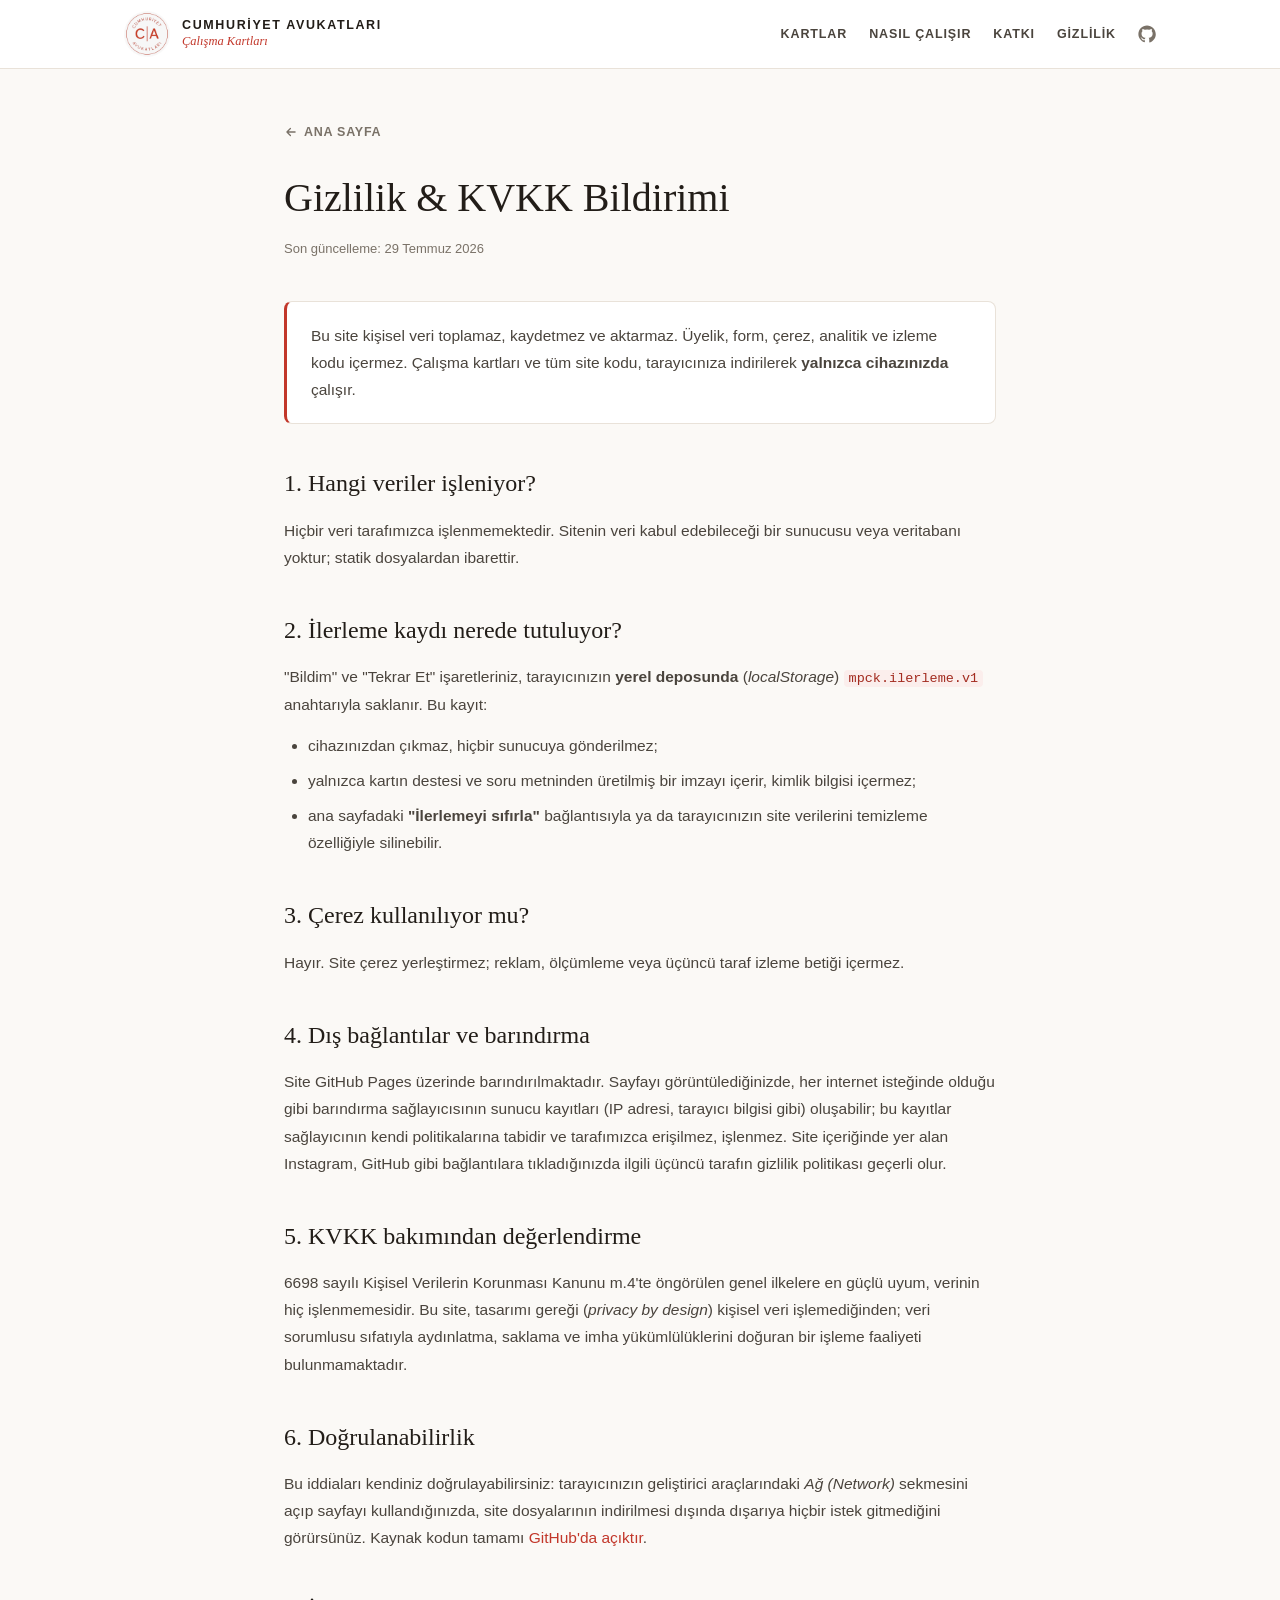
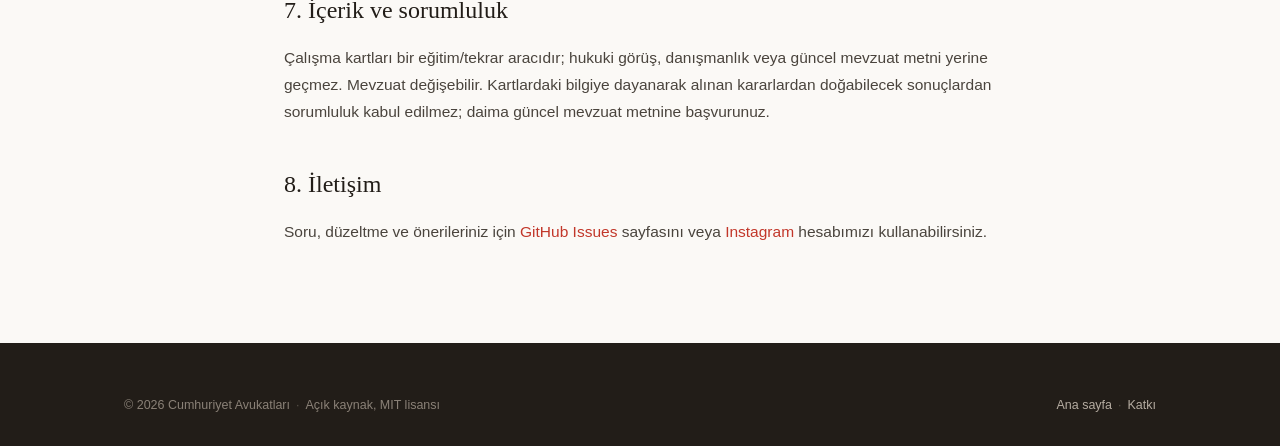
==== gizlilik.html @ ca5fec50 "Marka & patent çalışma kartları uygulamasını kur Cumhuriyet Avukatları marka kimliğiyle (logo, kırmı" ====
<!DOCTYPE html>
<html lang="tr">
<head>
<meta charset="UTF-8">
<meta name="viewport" content="width=device-width, initial-scale=1.0">
<title>Gizlilik &amp; KVKK — Marka &amp; Patent Çalışma Kartları</title>
<meta name="description" content="Marka & Patent Çalışma Kartları gizlilik bildirimi: veri toplanmaz, çerez ve analitik kullanılmaz; ilerleme yalnızca tarayıcıda saklanır.">
<link rel="icon" type="image/png" href="assets/favicon.png">
<link rel="stylesheet" href="assets/css/style.css">
</head>
<body>

<header class="site-header">
  <div class="container header-inner">
    <a class="brand" href="index.html">
      <img src="assets/logo.png" alt="Cumhuriyet Avukatları logosu" class="brand-logo">
      <span class="brand-text"><strong>CUMHUR&#304;YET AVUKATLARI</strong><small>Çalışma Kartları</small></span>
    </a>
    <button class="nav-toggle" id="nav-toggle" aria-label="Menü" aria-expanded="false">
      <svg width="20" height="20" viewBox="0 0 24 24" fill="none" stroke="currentColor" stroke-width="2" stroke-linecap="round"><path d="M4 7h16M4 12h16M4 17h16"/></svg>
    </button>
    <nav class="site-nav" id="site-nav">
      <a href="index.html#kartlar">Kartlar</a>
      <a href="index.html#nasil">Nasıl Çalışır</a>
      <a href="katki.html">Katkı</a>
      <a href="gizlilik.html">Gizlilik</a>
      <a class="nav-icon" href="https://github.com/ersancetin/marka-patent-calisma-kartlari" target="_blank" rel="noopener" title="GitHub" aria-label="GitHub"><svg width="18" height="18" viewBox="0 0 24 24" fill="currentColor"><path d="M12 .5C5.6.5.5 5.6.5 12c0 5.1 3.3 9.4 7.9 10.9.6.1.8-.2.8-.6v-2c-3.2.7-3.9-1.4-3.9-1.4-.5-1.3-1.3-1.7-1.3-1.7-1-.7.1-.7.1-.7 1.2.1 1.8 1.2 1.8 1.2 1 1.8 2.8 1.3 3.4 1 .1-.8.4-1.3.7-1.6-2.6-.3-5.3-1.3-5.3-5.7 0-1.3.4-2.3 1.2-3.1-.1-.3-.5-1.5.1-3.1 0 0 1-.3 3.2 1.2a11 11 0 0 1 5.8 0c2.2-1.5 3.2-1.2 3.2-1.2.6 1.6.2 2.8.1 3.1.8.8 1.2 1.8 1.2 3.1 0 4.4-2.7 5.4-5.3 5.7.4.4.8 1.1.8 2.2v3.3c0 .4.2.7.8.6 4.6-1.5 7.9-5.8 7.9-10.9C23.5 5.6 18.4.5 12 .5z"/></svg></a>
    </nav>
  </div>
</header>

<main class="prose">
  <div class="container-narrow">
    <a class="back-link" href="index.html">
      <svg width="14" height="14" viewBox="0 0 24 24" fill="none" stroke="currentColor" stroke-width="2.2" stroke-linecap="round" stroke-linejoin="round"><path d="M19 12H5M11 6l-6 6 6 6"/></svg>
      Ana sayfa
    </a>

    <h1>Gizlilik &amp; KVKK Bildirimi</h1>
    <p class="updated">Son güncelleme: 29 Temmuz 2026</p>

    <div class="callout">
      <p>Bu site kişisel veri toplamaz, kaydetmez ve aktarmaz. Üyelik, form, çerez, analitik ve
      izleme kodu içermez. Çalışma kartları ve tüm site kodu, tarayıcınıza indirilerek
      <strong>yalnızca cihazınızda</strong> çalışır.</p>
    </div>

    <h2>1. Hangi veriler işleniyor?</h2>
    <p>Hiçbir veri tarafımızca işlenmemektedir. Sitenin veri kabul edebileceği bir sunucusu veya
    veritabanı yoktur; statik dosyalardan ibarettir.</p>

    <h2>2. İlerleme kaydı nerede tutuluyor?</h2>
    <p>"Bildim" ve "Tekrar Et" işaretleriniz, tarayıcınızın <strong>yerel deposunda</strong>
    (<em>localStorage</em>) <code>mpck.ilerleme.v1</code> anahtarıyla saklanır. Bu kayıt:</p>
    <ul>
      <li>cihazınızdan çıkmaz, hiçbir sunucuya gönderilmez;</li>
      <li>yalnızca kartın destesi ve soru metninden üretilmiş bir imzayı içerir, kimlik bilgisi içermez;</li>
      <li>ana sayfadaki <strong>"İlerlemeyi sıfırla"</strong> bağlantısıyla ya da tarayıcınızın site
      verilerini temizleme özelliğiyle silinebilir.</li>
    </ul>

    <h2>3. Çerez kullanılıyor mu?</h2>
    <p>Hayır. Site çerez yerleştirmez; reklam, ölçümleme veya üçüncü taraf izleme betiği içermez.</p>

    <h2>4. Dış bağlantılar ve barındırma</h2>
    <p>Site GitHub Pages üzerinde barındırılmaktadır. Sayfayı görüntülediğinizde, her internet
    isteğinde olduğu gibi barındırma sağlayıcısının sunucu kayıtları (IP adresi, tarayıcı bilgisi
    gibi) oluşabilir; bu kayıtlar sağlayıcının kendi politikalarına tabidir ve tarafımızca
    erişilmez, işlenmez. Site içeriğinde yer alan Instagram, GitHub gibi bağlantılara tıkladığınızda
    ilgili üçüncü tarafın gizlilik politikası geçerli olur.</p>

    <h2>5. KVKK bakımından değerlendirme</h2>
    <p>6698 sayılı Kişisel Verilerin Korunması Kanunu m.4'te öngörülen genel ilkelere en güçlü uyum,
    verinin hiç işlenmemesidir. Bu site, tasarımı gereği (<em>privacy by design</em>) kişisel veri
    işlemediğinden; veri sorumlusu sıfatıyla aydınlatma, saklama ve imha yükümlülüklerini doğuran
    bir işleme faaliyeti bulunmamaktadır.</p>

    <h2>6. Doğrulanabilirlik</h2>
    <p>Bu iddiaları kendiniz doğrulayabilirsiniz: tarayıcınızın geliştirici araçlarındaki
    <em>Ağ (Network)</em> sekmesini açıp sayfayı kullandığınızda, site dosyalarının indirilmesi
    dışında dışarıya hiçbir istek gitmediğini görürsünüz. Kaynak kodun tamamı
    <a href="https://github.com/ersancetin/marka-patent-calisma-kartlari" target="_blank" rel="noopener">GitHub'da açıktır</a>.</p>

    <h2>7. İçerik ve sorumluluk</h2>
    <p>Çalışma kartları bir eğitim/tekrar aracıdır; hukuki görüş, danışmanlık veya güncel mevzuat
    metni yerine geçmez. Mevzuat değişebilir. Kartlardaki bilgiye dayanarak alınan kararlardan
    doğabilecek sonuçlardan sorumluluk kabul edilmez; daima güncel mevzuat metnine başvurunuz.</p>

    <h2>8. İletişim</h2>
    <p>Soru, düzeltme ve önerileriniz için
    <a href="https://github.com/ersancetin/marka-patent-calisma-kartlari/issues" target="_blank" rel="noopener">GitHub Issues</a>
    sayfasını veya
    <a href="https://www.instagram.com/cumhuriyet_avukatlari" target="_blank" rel="noopener">Instagram</a>
    hesabımızı kullanabilirsiniz.</p>

  </div>
</main>

<footer class="site-footer">
  <div class="container">
    <div class="footer-bottom" style="border-top:none;margin-top:0;padding-top:0;">
      <span>&copy; 2026 Cumhuriyet Avukatları<span class="sep">&middot;</span>Açık kaynak, MIT lisansı</span>
      <span><a href="index.html">Ana sayfa</a><span class="sep">&middot;</span><a href="katki.html">Katkı</a></span>
    </div>
  </div>
</footer>

<script src="assets/js/common.js"></script>
</body>
</html>
---- assets/css/style.css ----
/* ============================================================
   Cumhuriyet Avukatları · Marka & Patent Çalışma Kartları
   Ortak marka katmanı (header, hero, bölümler, footer)
   Açık kaynak — https://github.com/ersancetin/marka-patent-calisma-kartlari
   ============================================================ */

:root {
  --red: #C2372A;
  --red-dark: #A32C20;
  --red-soft: #FBEEEC;
  --ink: #221D18;
  --ink-soft: #4A443D;
  --muted: #7A7268;
  --paper: #FBF9F6;
  --white: #FFFFFF;
  --line: #E9E2D9;
  --line-strong: #D8CFC4;
  --green: #22683B;
  --green-soft: #EDF6F0;
  --green-line: #CCE5D6;
  --serif: Georgia, 'Times New Roman', Times, serif;
  --sans: -apple-system, BlinkMacSystemFont, 'Segoe UI', Roboto, 'Helvetica Neue', Arial, sans-serif;
  --radius: 10px;
  --shadow: 0 1px 2px rgba(34, 29, 24, .04), 0 8px 24px rgba(34, 29, 24, .05);
}

* { margin: 0; padding: 0; box-sizing: border-box; }

html { scroll-behavior: smooth; }

body {
  font-family: var(--sans);
  color: var(--ink);
  background: var(--paper);
  line-height: 1.6;
  font-size: 16px;
  -webkit-font-smoothing: antialiased;
}

.container { max-width: 1080px; margin: 0 auto; padding: 0 24px; }
.container-narrow { max-width: 760px; margin: 0 auto; padding: 0 24px; }

a { color: var(--red); text-decoration: none; }
a:hover { color: var(--red-dark); }

.hidden { display: none !important; }

/* ---------- Header ---------- */

.site-header {
  background: var(--white);
  border-bottom: 1px solid var(--line);
  position: sticky;
  top: 0;
  z-index: 50;
}

.header-inner {
  display: flex;
  align-items: center;
  justify-content: space-between;
  height: 68px;
  gap: 16px;
  position: relative;
}

.brand { display: flex; align-items: center; gap: 12px; color: var(--ink); min-width: 0; }
.brand:hover { color: var(--ink); }
.brand-logo { width: 46px; height: 46px; display: block; flex-shrink: 0; }
.brand-text { display: flex; flex-direction: column; line-height: 1.25; white-space: nowrap; }
.brand-text strong {
  font-size: 12.5px;
  letter-spacing: .13em;
  font-weight: 700;
}
.brand-text small {
  font-family: var(--serif);
  font-style: italic;
  font-size: 12.5px;
  color: var(--red);
}

.site-nav { display: flex; gap: 22px; align-items: center; }
.site-nav a {
  color: var(--ink-soft);
  font-size: 12.5px;
  font-weight: 600;
  letter-spacing: .07em;
  text-transform: uppercase;
}
.site-nav a:hover { color: var(--red); }
.site-nav .nav-icon {
  display: inline-flex;
  align-items: center;
  color: var(--muted);
}
.site-nav .nav-icon:hover { color: var(--red); }
.site-nav .nav-icon svg { display: block; }

.nav-toggle {
  display: none;
  background: none;
  border: 1px solid var(--line);
  border-radius: 8px;
  width: 40px; height: 40px;
  align-items: center;
  justify-content: center;
  cursor: pointer;
  color: var(--ink-soft);
}
.nav-toggle:hover { color: var(--red); border-color: var(--red); }

/* ---------- Hero ---------- */

.hero { padding: 72px 0 52px; text-align: center; }

.overline {
  display: inline-block;
  font-size: 11.5px;
  font-weight: 700;
  letter-spacing: .22em;
  text-transform: uppercase;
  color: var(--red);
  margin-bottom: 20px;
}

.hero h1 {
  font-family: var(--serif);
  font-size: clamp(32px, 5vw, 52px);
  font-weight: 400;
  line-height: 1.15;
  max-width: 760px;
  margin: 0 auto 22px;
}

.hero h1 em { font-style: italic; color: var(--red); }

.hero p.lead {
  font-size: 17.5px;
  color: var(--muted);
  max-width: 640px;
  margin: 0 auto 34px;
}

.hero-actions { display: flex; gap: 14px; justify-content: center; flex-wrap: wrap; }

/* ---------- Buttons ---------- */

.btn {
  display: inline-flex;
  align-items: center;
  justify-content: center;
  gap: 8px;
  padding: 13px 28px;
  border-radius: 8px;
  font-size: 14px;
  font-weight: 700;
  letter-spacing: .04em;
  cursor: pointer;
  border: 1px solid transparent;
  transition: all .15s ease;
  font-family: var(--sans);
}

.btn-primary { background: var(--red); color: var(--white); }
.btn-primary:hover:not(:disabled) { background: var(--red-dark); color: var(--white); }
.btn-primary:disabled { background: var(--line-strong); cursor: not-allowed; color: var(--white); }

.btn-outline { background: transparent; color: var(--ink); border-color: var(--line-strong); }
.btn-outline:hover:not(:disabled) { border-color: var(--red); color: var(--red); }
.btn-outline:disabled { opacity: .4; cursor: not-allowed; }

.btn-block { width: 100%; padding: 15px 28px; font-size: 15px; }

/* ---------- Trust strip ---------- */

.trust-strip { border-top: 1px solid var(--line); border-bottom: 1px solid var(--line); background: var(--white); }
.trust-items { display: grid; grid-template-columns: repeat(4, 1fr); }
.trust-item {
  padding: 20px 12px;
  text-align: center;
  font-size: 11.5px;
  font-weight: 700;
  letter-spacing: .12em;
  text-transform: uppercase;
  color: var(--ink-soft);
  border-left: 1px solid var(--line);
  display: flex;
  align-items: center;
  justify-content: center;
  gap: 9px;
}
.trust-item:first-child { border-left: none; }
.trust-item svg { color: var(--red); flex-shrink: 0; }

/* ---------- Sections ---------- */

.section { padding: 68px 0; }
.section-head { text-align: center; margin-bottom: 42px; }
.section-head h2 {
  font-family: var(--serif);
  font-size: clamp(26px, 3.4vw, 36px);
  font-weight: 400;
  margin-bottom: 12px;
}
.section-head p { color: var(--muted); max-width: 560px; margin: 0 auto; }

.section-dark {
  background: var(--ink);
  color: #EFEAE3;
  padding: 76px 0;
}
.section-dark .section-head h2 { color: var(--white); }
.section-dark .section-head p { color: #B5ACA1; }

.sec-grid { display: grid; grid-template-columns: repeat(2, 1fr); gap: 34px 44px; margin-top: 8px; }
.sec-item h3 {
  font-family: var(--serif);
  font-weight: 400;
  font-size: 19px;
  color: var(--white);
  margin-bottom: 10px;
  display: flex; align-items: center; gap: 10px;
}
.sec-item h3 svg { color: var(--red); flex-shrink: 0; }
.sec-item p { font-size: 14.5px; color: #B5ACA1; line-height: 1.7; }
.sec-item a { color: #E8A79E; }
.sec-item a:hover { color: var(--white); }

.sec-note {
  margin-top: 44px;
  border: 1px solid #3A342D;
  border-left: 3px solid var(--red);
  border-radius: 8px;
  padding: 22px 26px;
  font-size: 14.5px;
  color: #CFC7BC;
  line-height: 1.7;
}
.sec-note strong { color: var(--white); }
.sec-note ul { list-style: none; margin-top: 10px; }
.sec-note li { padding-left: 18px; position: relative; margin-bottom: 6px; }
.sec-note li::before { content: '§'; position: absolute; left: 0; color: var(--red); }

.opensource { text-align: center; }
.opensource .kicker { font-family: var(--serif); font-style: italic; color: var(--muted); margin-bottom: 28px; font-size: 17px; }

/* ---------- Footer ---------- */

.site-footer {
  background: var(--ink);
  color: #B5ACA1;
  padding: 52px 0 32px;
  font-size: 13.5px;
}
.footer-grid {
  display: grid;
  grid-template-columns: 1.4fr 1fr 1fr 1fr;
  gap: 40px;
}
.footer-brand .brand { margin-bottom: 14px; }
.footer-brand .brand-text strong { color: var(--white); }
.footer-brand p { line-height: 1.7; font-size: 13px; max-width: 300px; }
.social-links { display: flex; gap: 10px; margin-top: 16px; }
.social-links a {
  display: inline-flex;
  align-items: center;
  justify-content: center;
  width: 36px; height: 36px;
  border: 1px solid #3A342D;
  border-radius: 9px;
  color: #B5ACA1;
  transition: all .15s ease;
}
.social-links a:hover { color: var(--white); border-color: var(--red); background: var(--red); }
.footer-col h4 {
  font-size: 11px;
  letter-spacing: .16em;
  text-transform: uppercase;
  color: var(--white);
  margin-bottom: 14px;
}
.footer-col ul { list-style: none; }
.footer-col li { margin-bottom: 8px; }
.footer-col a { color: #B5ACA1; font-size: 13px; }
.footer-col a:hover { color: var(--white); }
.footer-bottom {
  border-top: 1px solid #3A342D;
  margin-top: 40px;
  padding-top: 22px;
  display: flex;
  justify-content: space-between;
  align-items: center;
  gap: 12px;
  flex-wrap: wrap;
  font-size: 12.5px;
  color: #8A8177;
}
.footer-bottom a { color: #B5ACA1; }
.footer-bottom a:hover { color: var(--white); }
.footer-bottom .sep { margin: 0 6px; opacity: .5; }

/* ---------- Prose / doküman sayfası ---------- */

.prose { padding: 52px 0 84px; }
.prose h1 { font-family: var(--serif); font-weight: 400; font-size: clamp(30px, 4vw, 40px); margin-bottom: 8px; }
.prose .updated { font-size: 13px; color: var(--muted); margin-bottom: 40px; }
.prose h2 { font-family: var(--serif); font-weight: 400; font-size: 24px; margin: 40px 0 14px; }
.prose h3 { font-size: 16px; margin: 26px 0 10px; }
.prose p, .prose li { color: var(--ink-soft); font-size: 15.5px; line-height: 1.75; }
.prose p { margin-bottom: 14px; }
.prose ul, .prose ol { padding-left: 24px; margin-bottom: 14px; }
.prose li { margin-bottom: 8px; }
.prose pre {
  background: var(--white);
  border: 1px solid var(--line);
  border-radius: 8px;
  padding: 16px 18px;
  overflow-x: auto;
  font-size: 13px;
  line-height: 1.6;
  margin-bottom: 16px;
}
.prose code {
  font-size: 13.5px;
  background: var(--red-soft);
  color: var(--red-dark);
  padding: 1px 5px;
  border-radius: 4px;
}
.prose pre code { background: none; color: var(--ink); padding: 0; }
.prose .callout {
  border: 1px solid var(--line);
  border-left: 3px solid var(--red);
  background: var(--white);
  border-radius: 8px;
  padding: 20px 24px;
  margin: 24px 0;
}
.prose .callout p:last-child { margin-bottom: 0; }

.back-link {
  display: inline-flex;
  align-items: center;
  gap: 6px;
  font-size: 12.5px;
  font-weight: 600;
  letter-spacing: .06em;
  text-transform: uppercase;
  color: var(--muted);
  margin-bottom: 24px;
}
.back-link:hover { color: var(--red); }

/* ---------- Responsive ---------- */

@media (max-width: 860px) {
  .footer-grid { grid-template-columns: 1fr 1fr; gap: 32px; }
}

@media (max-width: 720px) {
  .header-inner { height: 62px; }
  .brand-logo { width: 40px; height: 40px; }
  .brand-text strong { font-size: 11px; letter-spacing: .1em; }
  .brand-text small { font-size: 11.5px; }

  .nav-toggle { display: inline-flex; }
  .site-nav {
    display: none;
    position: absolute;
    top: 100%;
    left: 0;
    right: 0;
    background: var(--white);
    border-bottom: 1px solid var(--line);
    box-shadow: var(--shadow);
    flex-direction: column;
    align-items: stretch;
    gap: 0;
    padding: 6px 0;
    z-index: 60;
  }
  .site-nav.open { display: flex; }
  .site-nav a {
    padding: 13px 24px;
    font-size: 13px;
    border-top: 1px solid var(--line);
  }
  .site-nav a:first-child { border-top: none; }
  .site-nav .nav-icon { gap: 10px; }
  .site-nav .nav-icon::after { content: attr(title); }

  .hero { padding: 46px 0 38px; }
  .hero p.lead { font-size: 15.5px; }
  .section { padding: 48px 0; }
  .section-dark { padding: 52px 0; }
  .trust-items { grid-template-columns: 1fr 1fr; }
  .trust-item { border-left: none; border-top: 1px solid var(--line); justify-content: flex-start; text-align: left; padding: 14px 12px; }
  .trust-item:nth-child(-n+2) { border-top: none; }
  .trust-item:nth-child(even) { border-left: 1px solid var(--line); }
  .sec-grid { grid-template-columns: 1fr; gap: 26px; }
  .footer-grid { grid-template-columns: 1fr; gap: 28px; }
  .footer-bottom { flex-direction: column; align-items: flex-start; }
}
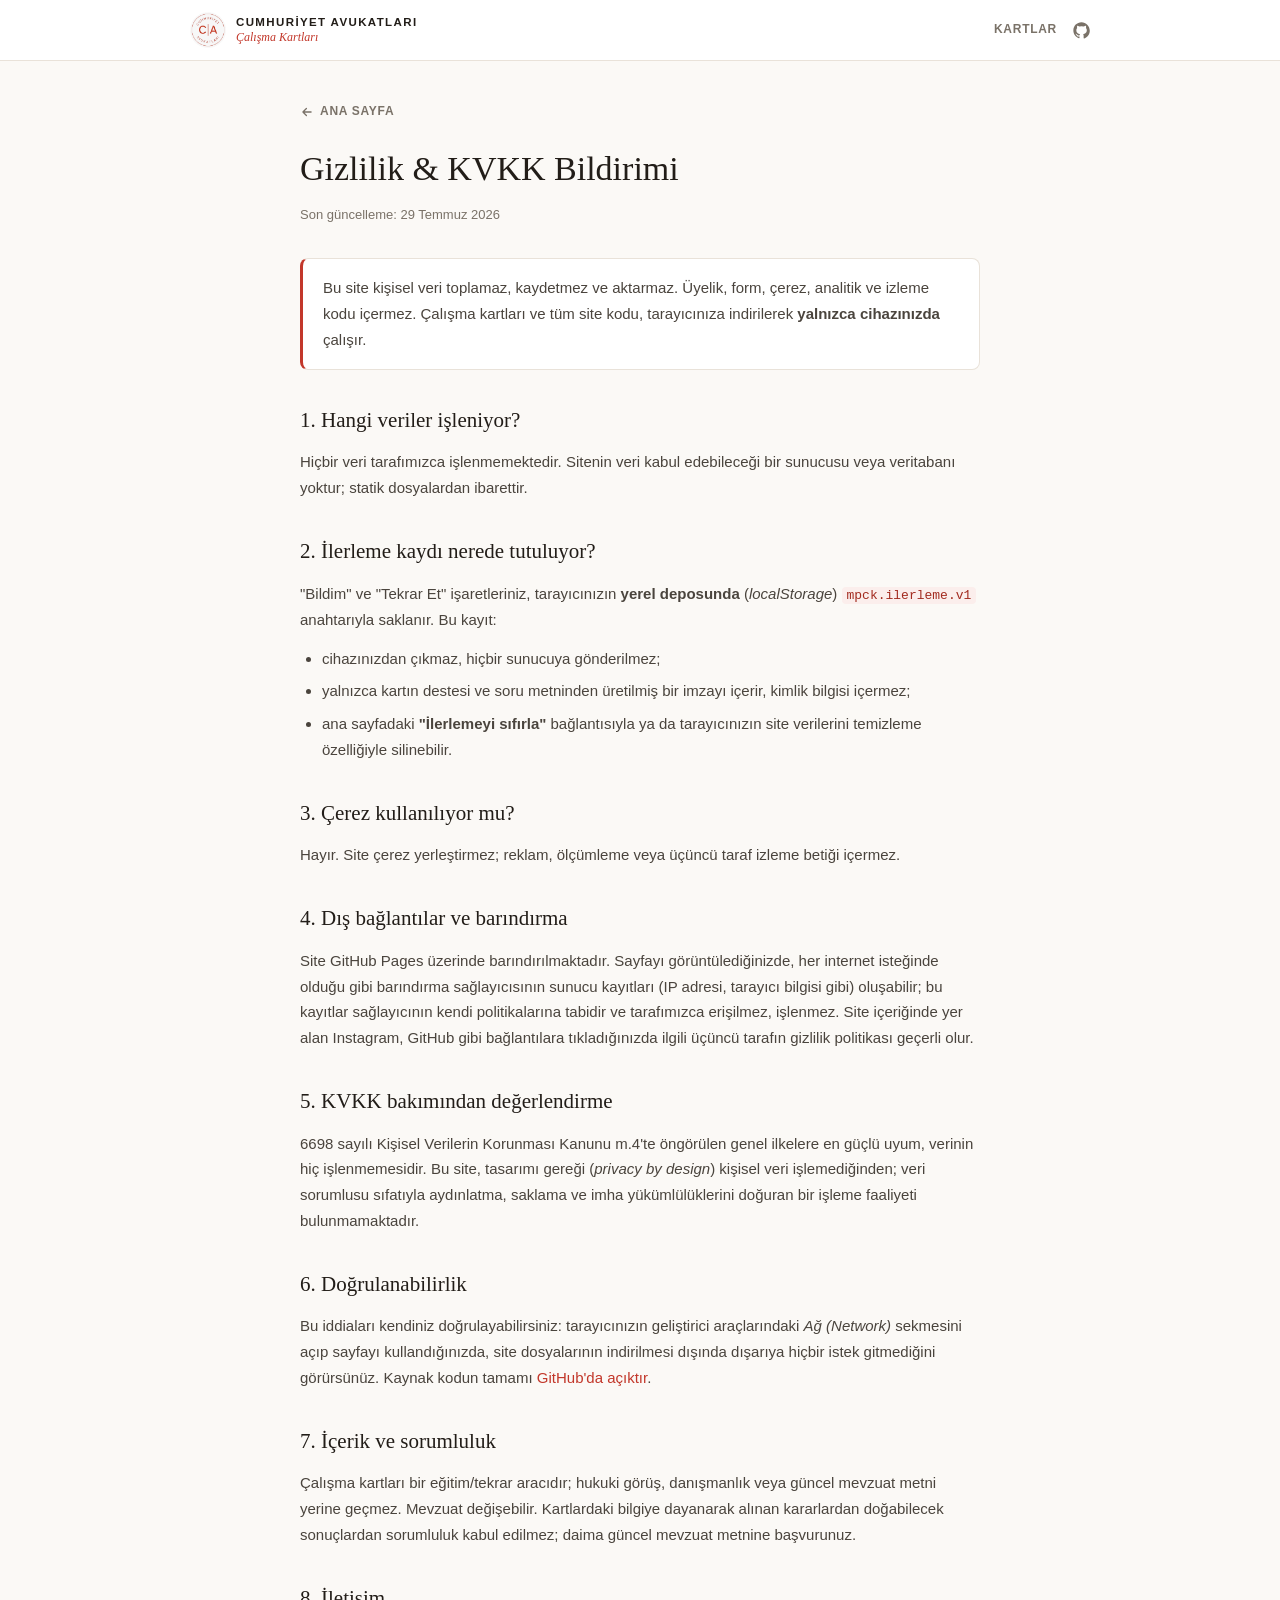
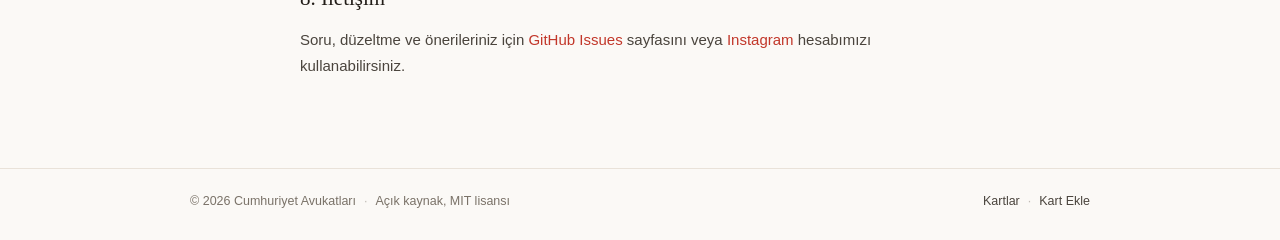
==== commit 7c20ec80: "Arayüzü sadeleştir: doğrudan kartlara erişim PDF Araçları'nın tanıtım sayfası düzeni (hero, güven şe" ====
--- a/gizlilik.html
+++ b/gizlilik.html
@@ -16,16 +16,10 @@
       <img src="assets/logo.png" alt="Cumhuriyet Avukatları logosu" class="brand-logo">
       <span class="brand-text"><strong>CUMHUR&#304;YET AVUKATLARI</strong><small>Çalışma Kartları</small></span>
     </a>
-    <button class="nav-toggle" id="nav-toggle" aria-label="Menü" aria-expanded="false">
-      <svg width="20" height="20" viewBox="0 0 24 24" fill="none" stroke="currentColor" stroke-width="2" stroke-linecap="round"><path d="M4 7h16M4 12h16M4 17h16"/></svg>
-    </button>
-    <nav class="site-nav" id="site-nav">
-      <a href="index.html#kartlar">Kartlar</a>
-      <a href="index.html#nasil">Nasıl Çalışır</a>
-      <a href="katki.html">Katkı</a>
-      <a href="gizlilik.html">Gizlilik</a>
-      <a class="nav-icon" href="https://github.com/ersancetin/marka-patent-calisma-kartlari" target="_blank" rel="noopener" title="GitHub" aria-label="GitHub"><svg width="18" height="18" viewBox="0 0 24 24" fill="currentColor"><path d="M12 .5C5.6.5.5 5.6.5 12c0 5.1 3.3 9.4 7.9 10.9.6.1.8-.2.8-.6v-2c-3.2.7-3.9-1.4-3.9-1.4-.5-1.3-1.3-1.7-1.3-1.7-1-.7.1-.7.1-.7 1.2.1 1.8 1.2 1.8 1.2 1 1.8 2.8 1.3 3.4 1 .1-.8.4-1.3.7-1.6-2.6-.3-5.3-1.3-5.3-5.7 0-1.3.4-2.3 1.2-3.1-.1-.3-.5-1.5.1-3.1 0 0 1-.3 3.2 1.2a11 11 0 0 1 5.8 0c2.2-1.5 3.2-1.2 3.2-1.2.6 1.6.2 2.8.1 3.1.8.8 1.2 1.8 1.2 3.1 0 4.4-2.7 5.4-5.3 5.7.4.4.8 1.1.8 2.2v3.3c0 .4.2.7.8.6 4.6-1.5 7.9-5.8 7.9-10.9C23.5 5.6 18.4.5 12 .5z"/></svg></a>
-    </nav>
+    <div class="header-links">
+      <a href="index.html"><span class="metin">Kartlar</span></a>
+      <a href="https://github.com/ersancetin/marka-patent-calisma-kartlari" target="_blank" rel="noopener" title="GitHub" aria-label="GitHub"><svg width="17" height="17" viewBox="0 0 24 24" fill="currentColor"><path d="M12 .5C5.6.5.5 5.6.5 12c0 5.1 3.3 9.4 7.9 10.9.6.1.8-.2.8-.6v-2c-3.2.7-3.9-1.4-3.9-1.4-.5-1.3-1.3-1.7-1.3-1.7-1-.7.1-.7.1-.7 1.2.1 1.8 1.2 1.8 1.2 1 1.8 2.8 1.3 3.4 1 .1-.8.4-1.3.7-1.6-2.6-.3-5.3-1.3-5.3-5.7 0-1.3.4-2.3 1.2-3.1-.1-.3-.5-1.5.1-3.1 0 0 1-.3 3.2 1.2a11 11 0 0 1 5.8 0c2.2-1.5 3.2-1.2 3.2-1.2.6 1.6.2 2.8.1 3.1.8.8 1.2 1.8 1.2 3.1 0 4.4-2.7 5.4-5.3 5.7.4.4.8 1.1.8 2.2v3.3c0 .4.2.7.8.6 4.6-1.5 7.9-5.8 7.9-10.9C23.5 5.6 18.4.5 12 .5z"/></svg></a>
+    </div>
   </div>
 </header>
 
@@ -97,14 +91,11 @@
 </main>
 
 <footer class="site-footer">
-  <div class="container">
-    <div class="footer-bottom" style="border-top:none;margin-top:0;padding-top:0;">
-      <span>&copy; 2026 Cumhuriyet Avukatları<span class="sep">&middot;</span>Açık kaynak, MIT lisansı</span>
-      <span><a href="index.html">Ana sayfa</a><span class="sep">&middot;</span><a href="katki.html">Katkı</a></span>
-    </div>
+  <div class="container footer-inner">
+    <span>&copy; 2026 Cumhuriyet Avukatları<span class="sep">·</span>Açık kaynak, MIT lisansı</span>
+    <span><a href="index.html">Kartlar</a><span class="sep">·</span><a href="katki.html">Kart Ekle</a></span>
   </div>
 </footer>
 
-<script src="assets/js/common.js"></script>
 </body>
 </html>
--- a/assets/css/style.css
+++ b/assets/css/style.css
@@ -1,6 +1,6 @@
 /* ============================================================
-   Cumhuriyet Avukatları · Marka & Patent Çalışma Kartları
-   Ortak marka katmanı (header, hero, bölümler, footer)
+   Cumhuriyet Avukatları · Çalışma Kartları
+   Sade marka katmanı: ince başlık, ince altbilgi, doküman sayfası.
    Açık kaynak — https://github.com/ersancetin/marka-patent-calisma-kartlari
    ============================================================ */
 
@@ -26,8 +26,6 @@
 
 * { margin: 0; padding: 0; box-sizing: border-box; }
 
-html { scroll-behavior: smooth; }
-
 body {
   font-family: var(--sans);
   color: var(--ink);
@@ -37,292 +35,117 @@
   -webkit-font-smoothing: antialiased;
 }
 
-.container { max-width: 1080px; margin: 0 auto; padding: 0 24px; }
-.container-narrow { max-width: 760px; margin: 0 auto; padding: 0 24px; }
+.container { max-width: 940px; margin: 0 auto; padding: 0 20px; }
+.container-narrow { max-width: 720px; margin: 0 auto; padding: 0 20px; }
 
 a { color: var(--red); text-decoration: none; }
 a:hover { color: var(--red-dark); }
 
 .hidden { display: none !important; }
 
-/* ---------- Header ---------- */
+/* ---------- İnce başlık ---------- */
 
 .site-header {
   background: var(--white);
   border-bottom: 1px solid var(--line);
-  position: sticky;
-  top: 0;
-  z-index: 50;
 }
 
 .header-inner {
   display: flex;
   align-items: center;
   justify-content: space-between;
-  height: 68px;
-  gap: 16px;
-  position: relative;
+  height: 60px;
+  gap: 14px;
 }
 
-.brand { display: flex; align-items: center; gap: 12px; color: var(--ink); min-width: 0; }
+.brand { display: flex; align-items: center; gap: 10px; color: var(--ink); min-width: 0; }
 .brand:hover { color: var(--ink); }
-.brand-logo { width: 46px; height: 46px; display: block; flex-shrink: 0; }
+.brand-logo { width: 36px; height: 36px; display: block; flex-shrink: 0; }
 .brand-text { display: flex; flex-direction: column; line-height: 1.25; white-space: nowrap; }
-.brand-text strong {
-  font-size: 12.5px;
-  letter-spacing: .13em;
-  font-weight: 700;
-}
-.brand-text small {
-  font-family: var(--serif);
-  font-style: italic;
-  font-size: 12.5px;
-  color: var(--red);
-}
+.brand-text strong { font-size: 11.5px; letter-spacing: .12em; font-weight: 700; }
+.brand-text small { font-family: var(--serif); font-style: italic; font-size: 12px; color: var(--red); }
 
-.site-nav { display: flex; gap: 22px; align-items: center; }
-.site-nav a {
-  color: var(--ink-soft);
-  font-size: 12.5px;
+.header-links { display: flex; align-items: center; gap: 16px; flex-shrink: 0; }
+.header-links a {
+  color: var(--muted);
+  font-size: 12px;
   font-weight: 600;
-  letter-spacing: .07em;
+  letter-spacing: .06em;
   text-transform: uppercase;
-}
-.site-nav a:hover { color: var(--red); }
-.site-nav .nav-icon {
   display: inline-flex;
   align-items: center;
-  color: var(--muted);
 }
-.site-nav .nav-icon:hover { color: var(--red); }
-.site-nav .nav-icon svg { display: block; }
+.header-links a:hover { color: var(--red); }
+.header-links svg { display: block; }
 
-.nav-toggle {
-  display: none;
-  background: none;
-  border: 1px solid var(--line);
-  border-radius: 8px;
-  width: 40px; height: 40px;
-  align-items: center;
-  justify-content: center;
-  cursor: pointer;
-  color: var(--ink-soft);
-}
-.nav-toggle:hover { color: var(--red); border-color: var(--red); }
-
-/* ---------- Hero ---------- */
-
-.hero { padding: 72px 0 52px; text-align: center; }
-
-.overline {
-  display: inline-block;
-  font-size: 11.5px;
-  font-weight: 700;
-  letter-spacing: .22em;
-  text-transform: uppercase;
-  color: var(--red);
-  margin-bottom: 20px;
-}
-
-.hero h1 {
-  font-family: var(--serif);
-  font-size: clamp(32px, 5vw, 52px);
-  font-weight: 400;
-  line-height: 1.15;
-  max-width: 760px;
-  margin: 0 auto 22px;
-}
-
-.hero h1 em { font-style: italic; color: var(--red); }
-
-.hero p.lead {
-  font-size: 17.5px;
-  color: var(--muted);
-  max-width: 640px;
-  margin: 0 auto 34px;
-}
-
-.hero-actions { display: flex; gap: 14px; justify-content: center; flex-wrap: wrap; }
-
-/* ---------- Buttons ---------- */
+/* ---------- Butonlar ---------- */
 
 .btn {
   display: inline-flex;
   align-items: center;
   justify-content: center;
   gap: 8px;
-  padding: 13px 28px;
+  padding: 12px 24px;
   border-radius: 8px;
   font-size: 14px;
   font-weight: 700;
-  letter-spacing: .04em;
+  letter-spacing: .03em;
   cursor: pointer;
   border: 1px solid transparent;
   transition: all .15s ease;
   font-family: var(--sans);
 }
-
 .btn-primary { background: var(--red); color: var(--white); }
 .btn-primary:hover:not(:disabled) { background: var(--red-dark); color: var(--white); }
 .btn-primary:disabled { background: var(--line-strong); cursor: not-allowed; color: var(--white); }
-
-.btn-outline { background: transparent; color: var(--ink); border-color: var(--line-strong); }
+.btn-outline { background: var(--white); color: var(--ink); border-color: var(--line-strong); }
 .btn-outline:hover:not(:disabled) { border-color: var(--red); color: var(--red); }
 .btn-outline:disabled { opacity: .4; cursor: not-allowed; }
+.btn-block { width: 100%; padding: 14px 24px; font-size: 15px; }
 
-.btn-block { width: 100%; padding: 15px 28px; font-size: 15px; }
-
-/* ---------- Trust strip ---------- */
-
-.trust-strip { border-top: 1px solid var(--line); border-bottom: 1px solid var(--line); background: var(--white); }
-.trust-items { display: grid; grid-template-columns: repeat(4, 1fr); }
-.trust-item {
-  padding: 20px 12px;
-  text-align: center;
-  font-size: 11.5px;
-  font-weight: 700;
-  letter-spacing: .12em;
-  text-transform: uppercase;
-  color: var(--ink-soft);
-  border-left: 1px solid var(--line);
-  display: flex;
-  align-items: center;
-  justify-content: center;
-  gap: 9px;
-}
-.trust-item:first-child { border-left: none; }
-.trust-item svg { color: var(--red); flex-shrink: 0; }
-
-/* ---------- Sections ---------- */
-
-.section { padding: 68px 0; }
-.section-head { text-align: center; margin-bottom: 42px; }
-.section-head h2 {
-  font-family: var(--serif);
-  font-size: clamp(26px, 3.4vw, 36px);
-  font-weight: 400;
-  margin-bottom: 12px;
-}
-.section-head p { color: var(--muted); max-width: 560px; margin: 0 auto; }
-
-.section-dark {
-  background: var(--ink);
-  color: #EFEAE3;
-  padding: 76px 0;
-}
-.section-dark .section-head h2 { color: var(--white); }
-.section-dark .section-head p { color: #B5ACA1; }
-
-.sec-grid { display: grid; grid-template-columns: repeat(2, 1fr); gap: 34px 44px; margin-top: 8px; }
-.sec-item h3 {
-  font-family: var(--serif);
-  font-weight: 400;
-  font-size: 19px;
-  color: var(--white);
-  margin-bottom: 10px;
-  display: flex; align-items: center; gap: 10px;
-}
-.sec-item h3 svg { color: var(--red); flex-shrink: 0; }
-.sec-item p { font-size: 14.5px; color: #B5ACA1; line-height: 1.7; }
-.sec-item a { color: #E8A79E; }
-.sec-item a:hover { color: var(--white); }
-
-.sec-note {
-  margin-top: 44px;
-  border: 1px solid #3A342D;
-  border-left: 3px solid var(--red);
-  border-radius: 8px;
-  padding: 22px 26px;
-  font-size: 14.5px;
-  color: #CFC7BC;
-  line-height: 1.7;
-}
-.sec-note strong { color: var(--white); }
-.sec-note ul { list-style: none; margin-top: 10px; }
-.sec-note li { padding-left: 18px; position: relative; margin-bottom: 6px; }
-.sec-note li::before { content: '§'; position: absolute; left: 0; color: var(--red); }
-
-.opensource { text-align: center; }
-.opensource .kicker { font-family: var(--serif); font-style: italic; color: var(--muted); margin-bottom: 28px; font-size: 17px; }
-
-/* ---------- Footer ---------- */
+/* ---------- İnce altbilgi ---------- */
 
 .site-footer {
-  background: var(--ink);
-  color: #B5ACA1;
-  padding: 52px 0 32px;
-  font-size: 13.5px;
+  border-top: 1px solid var(--line);
+  margin-top: 56px;
+  padding: 22px 0 30px;
+  font-size: 12.5px;
+  color: var(--muted);
 }
-.footer-grid {
-  display: grid;
-  grid-template-columns: 1.4fr 1fr 1fr 1fr;
-  gap: 40px;
-}
-.footer-brand .brand { margin-bottom: 14px; }
-.footer-brand .brand-text strong { color: var(--white); }
-.footer-brand p { line-height: 1.7; font-size: 13px; max-width: 300px; }
-.social-links { display: flex; gap: 10px; margin-top: 16px; }
-.social-links a {
-  display: inline-flex;
-  align-items: center;
-  justify-content: center;
-  width: 36px; height: 36px;
-  border: 1px solid #3A342D;
-  border-radius: 9px;
-  color: #B5ACA1;
-  transition: all .15s ease;
-}
-.social-links a:hover { color: var(--white); border-color: var(--red); background: var(--red); }
-.footer-col h4 {
-  font-size: 11px;
-  letter-spacing: .16em;
-  text-transform: uppercase;
-  color: var(--white);
-  margin-bottom: 14px;
-}
-.footer-col ul { list-style: none; }
-.footer-col li { margin-bottom: 8px; }
-.footer-col a { color: #B5ACA1; font-size: 13px; }
-.footer-col a:hover { color: var(--white); }
-.footer-bottom {
-  border-top: 1px solid #3A342D;
-  margin-top: 40px;
-  padding-top: 22px;
+.footer-inner {
   display: flex;
   justify-content: space-between;
   align-items: center;
-  gap: 12px;
+  gap: 10px 20px;
   flex-wrap: wrap;
-  font-size: 12.5px;
-  color: #8A8177;
 }
-.footer-bottom a { color: #B5ACA1; }
-.footer-bottom a:hover { color: var(--white); }
-.footer-bottom .sep { margin: 0 6px; opacity: .5; }
+.footer-inner a { color: var(--ink-soft); }
+.footer-inner a:hover { color: var(--red); }
+.footer-inner .sep { margin: 0 8px; opacity: .45; }
 
-/* ---------- Prose / doküman sayfası ---------- */
+/* ---------- Doküman sayfası (katkı, gizlilik) ---------- */
 
-.prose { padding: 52px 0 84px; }
-.prose h1 { font-family: var(--serif); font-weight: 400; font-size: clamp(30px, 4vw, 40px); margin-bottom: 8px; }
-.prose .updated { font-size: 13px; color: var(--muted); margin-bottom: 40px; }
-.prose h2 { font-family: var(--serif); font-weight: 400; font-size: 24px; margin: 40px 0 14px; }
-.prose h3 { font-size: 16px; margin: 26px 0 10px; }
-.prose p, .prose li { color: var(--ink-soft); font-size: 15.5px; line-height: 1.75; }
-.prose p { margin-bottom: 14px; }
-.prose ul, .prose ol { padding-left: 24px; margin-bottom: 14px; }
-.prose li { margin-bottom: 8px; }
+.prose { padding: 40px 0 20px; }
+.prose h1 { font-family: var(--serif); font-weight: 400; font-size: clamp(26px, 4vw, 34px); margin-bottom: 8px; }
+.prose .updated { font-size: 13px; color: var(--muted); margin-bottom: 32px; }
+.prose h2 { font-family: var(--serif); font-weight: 400; font-size: 21px; margin: 34px 0 12px; }
+.prose h3 { font-size: 15.5px; margin: 22px 0 8px; }
+.prose p, .prose li { color: var(--ink-soft); font-size: 15px; line-height: 1.72; }
+.prose p { margin-bottom: 13px; }
+.prose ul, .prose ol { padding-left: 22px; margin-bottom: 13px; }
+.prose li { margin-bottom: 7px; }
 .prose pre {
   background: var(--white);
   border: 1px solid var(--line);
   border-radius: 8px;
-  padding: 16px 18px;
+  padding: 14px 16px;
   overflow-x: auto;
-  font-size: 13px;
+  font-size: 12.5px;
   line-height: 1.6;
-  margin-bottom: 16px;
+  margin-bottom: 15px;
 }
 .prose code {
-  font-size: 13.5px;
+  font-size: 13px;
   background: var(--red-soft);
   color: var(--red-dark);
   padding: 1px 5px;
@@ -334,8 +157,8 @@
   border-left: 3px solid var(--red);
   background: var(--white);
   border-radius: 8px;
-  padding: 20px 24px;
-  margin: 24px 0;
+  padding: 16px 20px;
+  margin: 20px 0;
 }
 .prose .callout p:last-child { margin-bottom: 0; }
 
@@ -343,62 +166,24 @@
   display: inline-flex;
   align-items: center;
   gap: 6px;
-  font-size: 12.5px;
+  font-size: 12px;
   font-weight: 600;
   letter-spacing: .06em;
   text-transform: uppercase;
   color: var(--muted);
-  margin-bottom: 24px;
+  margin-bottom: 20px;
 }
 .back-link:hover { color: var(--red); }
 
 /* ---------- Responsive ---------- */
 
-@media (max-width: 860px) {
-  .footer-grid { grid-template-columns: 1fr 1fr; gap: 32px; }
+@media (max-width: 640px) {
+  .header-inner { height: 56px; }
+  .brand-logo { width: 32px; height: 32px; }
+  .brand-text strong { font-size: 10px; letter-spacing: .09em; }
+  .brand-text small { font-size: 11px; }
+  .header-links { gap: 12px; }
+  .header-links .metin { display: none; }
+  .site-footer { margin-top: 40px; }
+  .footer-inner { flex-direction: column; align-items: flex-start; gap: 6px; }
 }
-
-@media (max-width: 720px) {
-  .header-inner { height: 62px; }
-  .brand-logo { width: 40px; height: 40px; }
-  .brand-text strong { font-size: 11px; letter-spacing: .1em; }
-  .brand-text small { font-size: 11.5px; }
-
-  .nav-toggle { display: inline-flex; }
-  .site-nav {
-    display: none;
-    position: absolute;
-    top: 100%;
-    left: 0;
-    right: 0;
-    background: var(--white);
-    border-bottom: 1px solid var(--line);
-    box-shadow: var(--shadow);
-    flex-direction: column;
-    align-items: stretch;
-    gap: 0;
-    padding: 6px 0;
-    z-index: 60;
-  }
-  .site-nav.open { display: flex; }
-  .site-nav a {
-    padding: 13px 24px;
-    font-size: 13px;
-    border-top: 1px solid var(--line);
-  }
-  .site-nav a:first-child { border-top: none; }
-  .site-nav .nav-icon { gap: 10px; }
-  .site-nav .nav-icon::after { content: attr(title); }
-
-  .hero { padding: 46px 0 38px; }
-  .hero p.lead { font-size: 15.5px; }
-  .section { padding: 48px 0; }
-  .section-dark { padding: 52px 0; }
-  .trust-items { grid-template-columns: 1fr 1fr; }
-  .trust-item { border-left: none; border-top: 1px solid var(--line); justify-content: flex-start; text-align: left; padding: 14px 12px; }
-  .trust-item:nth-child(-n+2) { border-top: none; }
-  .trust-item:nth-child(even) { border-left: 1px solid var(--line); }
-  .sec-grid { grid-template-columns: 1fr; gap: 26px; }
-  .footer-grid { grid-template-columns: 1fr; gap: 28px; }
-  .footer-bottom { flex-direction: column; align-items: flex-start; }
-}
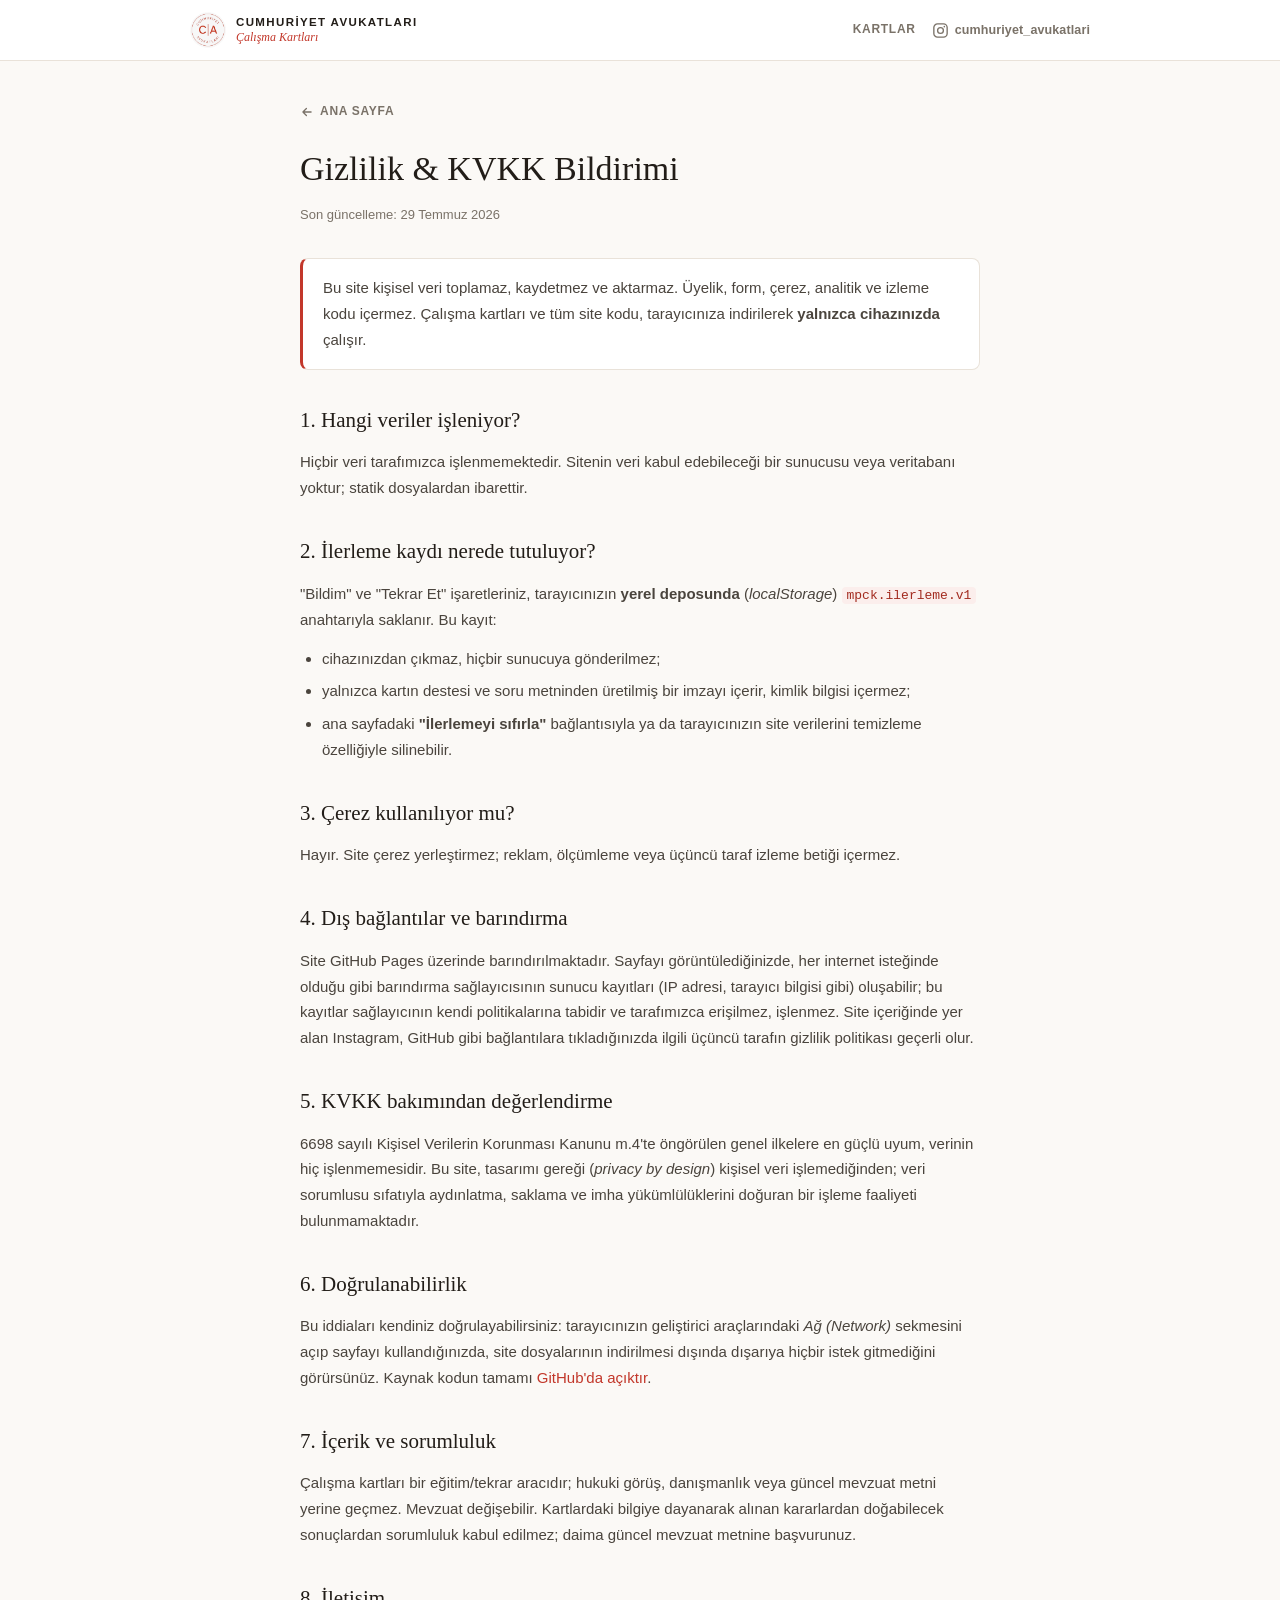
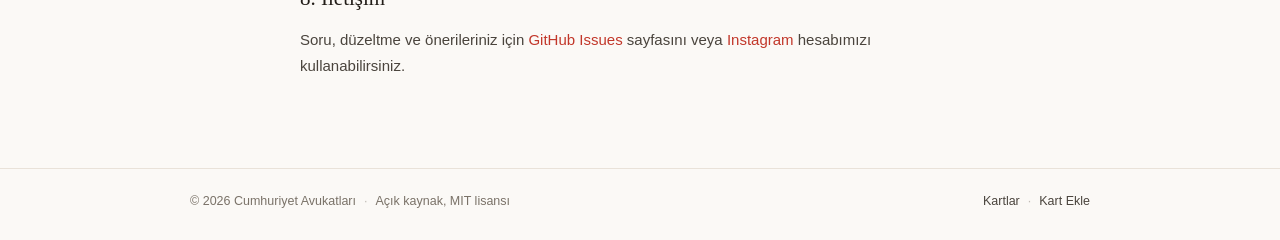
==== commit d3aa4a3c: "Seçim ekranını sadeleştir, uygulama adını ve Instagram bağlantısını ekle Açılışta 35 konu kartı ve 1" ====
--- a/gizlilik.html
+++ b/gizlilik.html
@@ -18,7 +18,7 @@
     </a>
     <div class="header-links">
       <a href="index.html"><span class="metin">Kartlar</span></a>
-      <a href="https://github.com/ersancetin/marka-patent-calisma-kartlari" target="_blank" rel="noopener" title="GitHub" aria-label="GitHub"><svg width="17" height="17" viewBox="0 0 24 24" fill="currentColor"><path d="M12 .5C5.6.5.5 5.6.5 12c0 5.1 3.3 9.4 7.9 10.9.6.1.8-.2.8-.6v-2c-3.2.7-3.9-1.4-3.9-1.4-.5-1.3-1.3-1.7-1.3-1.7-1-.7.1-.7.1-.7 1.2.1 1.8 1.2 1.8 1.2 1 1.8 2.8 1.3 3.4 1 .1-.8.4-1.3.7-1.6-2.6-.3-5.3-1.3-5.3-5.7 0-1.3.4-2.3 1.2-3.1-.1-.3-.5-1.5.1-3.1 0 0 1-.3 3.2 1.2a11 11 0 0 1 5.8 0c2.2-1.5 3.2-1.2 3.2-1.2.6 1.6.2 2.8.1 3.1.8.8 1.2 1.8 1.2 3.1 0 4.4-2.7 5.4-5.3 5.7.4.4.8 1.1.8 2.2v3.3c0 .4.2.7.8.6 4.6-1.5 7.9-5.8 7.9-10.9C23.5 5.6 18.4.5 12 .5z"/></svg></a>
+      <a class="ig-link" href="https://www.instagram.com/cumhuriyet_avukatlari" target="_blank" rel="noopener" title="Instagram: @cumhuriyet_avukatlari" aria-label="Instagram: cumhuriyet_avukatlari"><svg width="17" height="17" viewBox="0 0 24 24" fill="none" stroke="currentColor" stroke-width="1.9" stroke-linecap="round" stroke-linejoin="round"><rect x="2.6" y="2.6" width="18.8" height="18.8" rx="5.2"/><circle cx="12" cy="12" r="4.1"/><circle cx="17.4" cy="6.6" r="1.15" fill="currentColor" stroke="none"/></svg><span class="metin">cumhuriyet_avukatlari</span></a>
     </div>
   </div>
 </header>
--- a/assets/css/style.css
+++ b/assets/css/style.css
@@ -77,6 +77,13 @@
 }
 .header-links a:hover { color: var(--red); }
 .header-links svg { display: block; }
+
+/* Instagram: kullanıcı adı küçük harf kalmalı */
+.ig-link { gap: 6px; }
+.ig-link .metin { text-transform: none; letter-spacing: .01em; font-size: 12.5px; }
+@media (max-width: 620px) {
+  .ig-link .metin { display: none; }
+}
 
 /* ---------- Butonlar ---------- */
 
